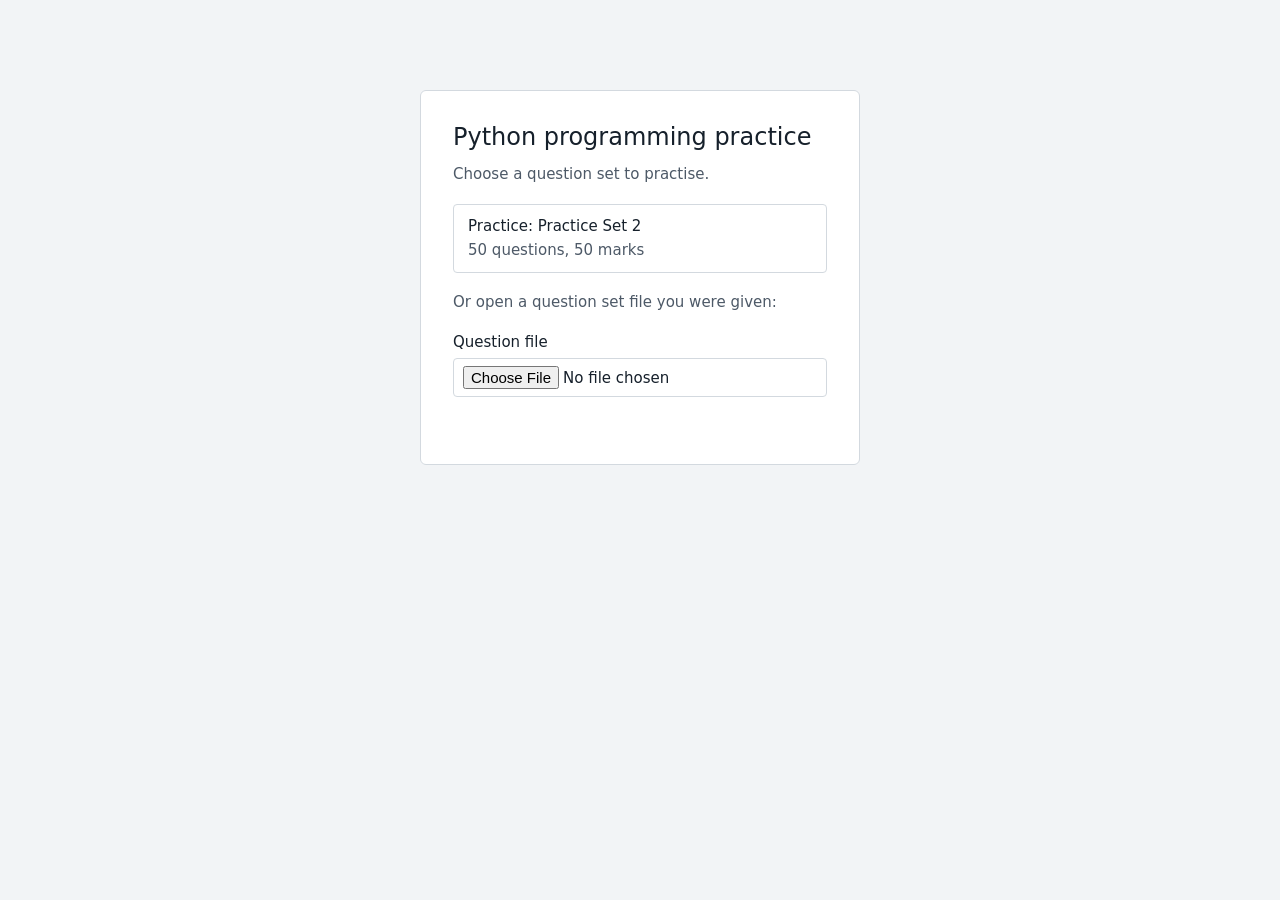
==== index.html @ c90a0f1f "Update practice sets" ====
<!DOCTYPE html>
<html lang="en">
<head>
<meta charset="utf-8">
<meta name="viewport" content="width=device-width, initial-scale=1">
<title>Python programming practice and exams</title>
<link rel="stylesheet" href="vendor/codemirror/codemirror.css">
<link rel="stylesheet" href="static/style.css">
<script src="config.js"></script>
<script src="vendor/codemirror/codemirror.js"></script>
<script src="vendor/codemirror/python.js"></script>
<script src="vendor/codemirror/matchbrackets.js"></script>
</head>
<body>

<!-- 1. Choose a question bank (and password for exams) -->
<section id="screen-bank" class="gate" hidden>
  <div class="gate-box">
    <div id="choose-part">
      <h1 id="choose-title">Programming exam</h1>
      <div id="bank-list-wrap" hidden>
        <p class="gate-help">Choose a question set to practise.</p>
        <ul id="bank-list" class="bank-list"></ul>
        <p id="bank-list-empty" class="muted" hidden>No question sets are published yet.</p>
        <p class="gate-help or">Or open a question set file you were given:</p>
      </div>
      <p id="file-help" class="gate-help">Open the question file given by your instructor.</p>
      <label class="field">Question file
        <input type="file" id="bank-file" accept=".qbank,.json">
      </label>
    </div>
    <div id="password-part" hidden>
      <h1 id="password-title"></h1>
      <p class="muted" id="password-file"></p>
      <label class="field">Exam password
        <input type="password" id="password" autocomplete="off">
      </label>
      <button id="btn-unlock" class="primary">Unlock</button>
      <button id="btn-back-pw" class="plain">Use a different question file</button>
    </div>
    <p id="bank-error" class="error" role="alert"></p>
  </div>
</section>

<!-- 2. Roll number and name (exams only) -->
<section id="screen-login" class="gate" hidden>
  <div class="gate-box">
    <h1 id="login-title"></h1>
    <p id="login-opens" class="notice" hidden></p>
    <label class="field">Roll number
      <input type="text" id="roll" autocomplete="off" spellcheck="false">
    </label>
    <label class="field">Full name, as on Google Classroom
      <input type="text" id="name" autocomplete="off" spellcheck="false">
    </label>
    <p class="gate-help">If you already started this exam on this computer, you will continue where you left off.</p>
    <button id="btn-login" class="primary">Start exam</button>
    <button id="btn-back" class="plain">Use a different question file</button>
    <p id="login-error" class="error" role="alert"></p>
  </div>
</section>

<!-- 3. Questions -->
<section id="screen-exam" hidden>
  <header class="topbar">
    <div class="tb-who">
      <strong id="tb-mode"></strong>
      <span id="tb-title"></span>
      <span id="tb-student"></span>
    </div>
    <div class="tb-stats">
      <span id="tb-start-wrap">Started <b id="tb-start"></b></span>
      <span>Marks <b id="tb-marks"></b></span>
      <span class="count correct"><i></i><b id="tb-correct"></b> correct</span>
      <span class="count wrong"><i></i><b id="tb-wrong"></b> wrong</span>
      <span class="count idle"><i></i><b id="tb-idle"></b> not attempted</span>
    </div>
    <div class="tb-clock">
      <span class="tb-clock-label" id="tb-clock-label">Time left</span>
      <span id="tb-left">--:--:--</span>
    </div>
    <button id="btn-submit" class="submit">Final submit</button>
  </header>
  <div class="modebar">
    <span id="mb-penalty"></span>
    <span class="mb-tools" id="mb-tools"></span>
  </div>

  <div class="body">
    <nav id="nav" aria-label="Questions"></nav>

    <main id="main">
      <div class="q-head">
        <h2 id="q-title"></h2>
        <span id="q-mark" class="muted"></span>
      </div>
      <p id="q-worth" class="worth" hidden></p>
      <div id="q-text" class="qtext"></div>
      <div id="q-examples"></div>

      <h3 class="answer-label">Your answer</h3>
      <div id="editor"></div>
      <div class="actions">
        <button id="btn-precheck">Pre-check</button>
        <button id="btn-check" class="primary">Check</button>
        <button id="btn-save">Save</button>
        <button id="btn-fill" class="fill" hidden title="Instructor preview only">Fill correct answer</button>
        <span id="save-state" class="muted"></span>
      </div>
      <p class="hint">Pre-check runs the example test only and is not graded. Check runs all tests and records your marks. Ctrl+S saves.</p>
      <div id="result" aria-live="polite"></div>
    </main>
  </div>
</section>

<!-- 4. Submitted -->
<section id="screen-done" class="gate" hidden>
  <div class="gate-box wide">
    <h1 id="done-heading">Exam submitted</h1>
    <p id="done-who"></p>
    <p id="done-reason" class="muted"></p>
    <p class="done-total"><span id="done-marks"></span></p>
    <table class="summary">
      <thead><tr><th>#</th><th>Question</th><th>Result</th><th>Marks</th></tr></thead>
      <tbody id="done-rows"></tbody>
    </table>
    <p id="done-path" class="muted"></p>
    <div id="done-actions" class="done-actions"></div>
  </div>
</section>

<!-- Confirmation dialog -->
<div id="modal" class="modal" hidden>
  <div class="modal-box" role="dialog" aria-modal="true" aria-labelledby="modal-title">
    <h2 id="modal-title"></h2>
    <div id="modal-body"></div>
    <div class="modal-actions">
      <button id="modal-cancel">Keep working</button>
      <button id="modal-ok" class="submit"></button>
    </div>
  </div>
</div>

<input type="file" id="progress-file" accept=".json" hidden>
<script src="static/web_backend.js"></script>
<script src="static/app.js"></script>
</body>
</html>
---- vendor/codemirror/codemirror.css ----
/* BASICS */

.CodeMirror {
  /* Set height, width, borders, and global font properties here */
  font-family: monospace;
  height: 300px;
  color: black;
  direction: ltr;
}

/* PADDING */

.CodeMirror-lines {
  padding: 4px 0; /* Vertical padding around content */
}
.CodeMirror pre.CodeMirror-line,
.CodeMirror pre.CodeMirror-line-like {
  padding: 0 4px; /* Horizontal padding of content */
}

.CodeMirror-scrollbar-filler, .CodeMirror-gutter-filler {
  background-color: white; /* The little square between H and V scrollbars */
}

/* GUTTER */

.CodeMirror-gutters {
  border-right: 1px solid #ddd;
  background-color: #f7f7f7;
  white-space: nowrap;
}
.CodeMirror-linenumbers {}
.CodeMirror-linenumber {
  padding: 0 3px 0 5px;
  min-width: 20px;
  text-align: right;
  color: #999;
  white-space: nowrap;
}

.CodeMirror-guttermarker { color: black; }
.CodeMirror-guttermarker-subtle { color: #999; }

/* CURSOR */

.CodeMirror-cursor {
  border-left: 1px solid black;
  border-right: none;
  width: 0;
}
/* Shown when moving in bi-directional text */
.CodeMirror div.CodeMirror-secondarycursor {
  border-left: 1px solid silver;
}
.cm-fat-cursor .CodeMirror-cursor {
  width: auto;
  border: 0 !important;
  background: #7e7;
}
.cm-fat-cursor div.CodeMirror-cursors {
  z-index: 1;
}
.cm-fat-cursor .CodeMirror-line::selection,
.cm-fat-cursor .CodeMirror-line > span::selection, 
.cm-fat-cursor .CodeMirror-line > span > span::selection { background: transparent; }
.cm-fat-cursor .CodeMirror-line::-moz-selection,
.cm-fat-cursor .CodeMirror-line > span::-moz-selection,
.cm-fat-cursor .CodeMirror-line > span > span::-moz-selection { background: transparent; }
.cm-fat-cursor { caret-color: transparent; }
@-moz-keyframes blink {
  0% {}
  50% { background-color: transparent; }
  100% {}
}
@-webkit-keyframes blink {
  0% {}
  50% { background-color: transparent; }
  100% {}
}
@keyframes blink {
  0% {}
  50% { background-color: transparent; }
  100% {}
}

/* Can style cursor different in overwrite (non-insert) mode */
.CodeMirror-overwrite .CodeMirror-cursor {}

.cm-tab { display: inline-block; text-decoration: inherit; }

.CodeMirror-rulers {
  position: absolute;
  left: 0; right: 0; top: -50px; bottom: 0;
  overflow: hidden;
}
.CodeMirror-ruler {
  border-left: 1px solid #ccc;
  top: 0; bottom: 0;
  position: absolute;
}

/* DEFAULT THEME */

.cm-s-default .cm-header {color: blue;}
.cm-s-default .cm-quote {color: #090;}
.cm-negative {color: #d44;}
.cm-positive {color: #292;}
.cm-header, .cm-strong {font-weight: bold;}
.cm-em {font-style: italic;}
.cm-link {text-decoration: underline;}
.cm-strikethrough {text-decoration: line-through;}

.cm-s-default .cm-keyword {color: #708;}
.cm-s-default .cm-atom {color: #219;}
.cm-s-default .cm-number {color: #164;}
.cm-s-default .cm-def {color: #00f;}
.cm-s-default .cm-variable,
.cm-s-default .cm-punctuation,
.cm-s-default .cm-property,
.cm-s-default .cm-operator {}
.cm-s-default .cm-variable-2 {color: #05a;}
.cm-s-default .cm-variable-3, .cm-s-default .cm-type {color: #085;}
.cm-s-default .cm-comment {color: #a50;}
.cm-s-default .cm-string {color: #a11;}
.cm-s-default .cm-string-2 {color: #f50;}
.cm-s-default .cm-meta {color: #555;}
.cm-s-default .cm-qualifier {color: #555;}
.cm-s-default .cm-builtin {color: #30a;}
.cm-s-default .cm-bracket {color: #997;}
.cm-s-default .cm-tag {color: #170;}
.cm-s-default .cm-attribute {color: #00c;}
.cm-s-default .cm-hr {color: #999;}
.cm-s-default .cm-link {color: #00c;}

.cm-s-default .cm-error {color: #f00;}
.cm-invalidchar {color: #f00;}

.CodeMirror-composing { border-bottom: 2px solid; }

/* Default styles for common addons */

div.CodeMirror span.CodeMirror-matchingbracket {color: #0b0;}
div.CodeMirror span.CodeMirror-nonmatchingbracket {color: #a22;}
.CodeMirror-matchingtag { background: rgba(255, 150, 0, .3); }
.CodeMirror-activeline-background {background: #e8f2ff;}

/* STOP */

/* The rest of this file contains styles related to the mechanics of
   the editor. You probably shouldn't touch them. */

.CodeMirror {
  position: relative;
  overflow: hidden;
  background: white;
}

.CodeMirror-scroll {
  overflow: scroll !important; /* Things will break if this is overridden */
  /* 50px is the magic margin used to hide the element's real scrollbars */
  /* See overflow: hidden in .CodeMirror */
  margin-bottom: -50px; margin-right: -50px;
  padding-bottom: 50px;
  height: 100%;
  outline: none; /* Prevent dragging from highlighting the element */
  position: relative;
  z-index: 0;
}
.CodeMirror-sizer {
  position: relative;
  border-right: 50px solid transparent;
}

/* The fake, visible scrollbars. Used to force redraw during scrolling
   before actual scrolling happens, thus preventing shaking and
   flickering artifacts. */
.CodeMirror-vscrollbar, .CodeMirror-hscrollbar, .CodeMirror-scrollbar-filler, .CodeMirror-gutter-filler {
  position: absolute;
  z-index: 6;
  display: none;
  outline: none;
}
.CodeMirror-vscrollbar {
  right: 0; top: 0;
  overflow-x: hidden;
  overflow-y: scroll;
}
.CodeMirror-hscrollbar {
  bottom: 0; left: 0;
  overflow-y: hidden;
  overflow-x: scroll;
}
.CodeMirror-scrollbar-filler {
  right: 0; bottom: 0;
}
.CodeMirror-gutter-filler {
  left: 0; bottom: 0;
}

.CodeMirror-gutters {
  position: absolute; left: 0; top: 0;
  min-height: 100%;
  z-index: 3;
}
.CodeMirror-gutter {
  white-space: normal;
  height: 100%;
  display: inline-block;
  vertical-align: top;
  margin-bottom: -50px;
}
.CodeMirror-gutter-wrapper {
  position: absolute;
  z-index: 4;
  background: none !important;
  border: none !important;
}
.CodeMirror-gutter-background {
  position: absolute;
  top: 0; bottom: 0;
  z-index: 4;
}
.CodeMirror-gutter-elt {
  position: absolute;
  cursor: default;
  z-index: 4;
}
.CodeMirror-gutter-wrapper ::selection { background-color: transparent }
.CodeMirror-gutter-wrapper ::-moz-selection { background-color: transparent }

.CodeMirror-lines {
  cursor: text;
  min-height: 1px; /* prevents collapsing before first draw */
}
.CodeMirror pre.CodeMirror-line,
.CodeMirror pre.CodeMirror-line-like {
  /* Reset some styles that the rest of the page might have set */
  -moz-border-radius: 0; -webkit-border-radius: 0; border-radius: 0;
  border-width: 0;
  background: transparent;
  font-family: inherit;
  font-size: inherit;
  margin: 0;
  white-space: pre;
  word-wrap: normal;
  line-height: inherit;
  color: inherit;
  z-index: 2;
  position: relative;
  overflow: visible;
  -webkit-tap-highlight-color: transparent;
  -webkit-font-variant-ligatures: contextual;
  font-variant-ligatures: contextual;
}
.CodeMirror-wrap pre.CodeMirror-line,
.CodeMirror-wrap pre.CodeMirror-line-like {
  word-wrap: break-word;
  white-space: pre-wrap;
  word-break: normal;
}

.CodeMirror-linebackground {
  position: absolute;
  left: 0; right: 0; top: 0; bottom: 0;
  z-index: 0;
}

.CodeMirror-linewidget {
  position: relative;
  z-index: 2;
  padding: 0.1px; /* Force widget margins to stay inside of the container */
}

.CodeMirror-widget {}

.CodeMirror-rtl pre { direction: rtl; }

.CodeMirror-code {
  outline: none;
}

/* Force content-box sizing for the elements where we expect it */
.CodeMirror-scroll,
.CodeMirror-sizer,
.CodeMirror-gutter,
.CodeMirror-gutters,
.CodeMirror-linenumber {
  -moz-box-sizing: content-box;
  box-sizing: content-box;
}

.CodeMirror-measure {
  position: absolute;
  width: 100%;
  height: 0;
  overflow: hidden;
  visibility: hidden;
}

.CodeMirror-cursor {
  position: absolute;
  pointer-events: none;
}
.CodeMirror-measure pre { position: static; }

div.CodeMirror-cursors {
  visibility: hidden;
  position: relative;
  z-index: 3;
}
div.CodeMirror-dragcursors {
  visibility: visible;
}

.CodeMirror-focused div.CodeMirror-cursors {
  visibility: visible;
}

.CodeMirror-selected { background: #d9d9d9; }
.CodeMirror-focused .CodeMirror-selected { background: #d7d4f0; }
.CodeMirror-crosshair { cursor: crosshair; }
.CodeMirror-line::selection, .CodeMirror-line > span::selection, .CodeMirror-line > span > span::selection { background: #d7d4f0; }
.CodeMirror-line::-moz-selection, .CodeMirror-line > span::-moz-selection, .CodeMirror-line > span > span::-moz-selection { background: #d7d4f0; }

.cm-searching {
  background-color: #ffa;
  background-color: rgba(255, 255, 0, .4);
}

/* Used to force a border model for a node */
.cm-force-border { padding-right: .1px; }

@media print {
  /* Hide the cursor when printing */
  .CodeMirror div.CodeMirror-cursors {
    visibility: hidden;
  }
}

/* See issue #2901 */
.cm-tab-wrap-hack:after { content: ''; }

/* Help users use markselection to safely style text background */
span.CodeMirror-selectedtext { background: none; }
---- static/style.css ----
/* Offline exam emulator. Only local system fonts (no internet in the lab). */
:root {
  --paper: #f2f4f6;
  --panel: #ffffff;
  --ink: #16202b;
  --ink-soft: #4d5967;
  --rule: #d3d9df;
  --action: #2b4c7e;
  --action-dark: #1f3a63;
  --correct: #2e7a48;
  --wrong: #b3322a;
  --idle: #98a2ad;
  --edited: #b7791f;
  --sans: "Ubuntu", "Noto Sans", "DejaVu Sans", system-ui, sans-serif;
  --mono: "Ubuntu Mono", "DejaVu Sans Mono", "Liberation Mono", monospace;
}
* { box-sizing: border-box; }
html, body { margin: 0; height: 100%; }
body { background: var(--paper); color: var(--ink); font: 15px/1.5 var(--sans); }
[hidden] { display: none !important; }
button {
  font: inherit; padding: 7px 16px; border: 1px solid var(--rule); border-radius: 4px;
  background: var(--panel); color: var(--ink); cursor: pointer;
}
button:hover:not(:disabled) { border-color: var(--ink-soft); }
button:disabled { opacity: .55; cursor: progress; }
button:focus-visible, a:focus-visible, input:focus-visible { outline: 2px solid var(--action); outline-offset: 2px; }
button.primary { background: var(--action); border-color: var(--action); color: #fff; }
button.primary:hover:not(:disabled) { background: var(--action-dark); }
button.plain { border-color: transparent; background: none; color: var(--ink-soft); text-decoration: underline; }
.muted { color: var(--ink-soft); }
.error { color: var(--wrong); min-height: 1.5em; margin: 8px 0 0; }

/* ---------- gate screens (bank, login, done) ---------- */
.gate { min-height: 100%; display: flex; align-items: flex-start; justify-content: center; padding: 10vh 16px; }
.gate-box { width: 100%; max-width: 440px; background: var(--panel); border: 1px solid var(--rule); border-radius: 6px; padding: 28px 32px; }
.gate-box.wide { max-width: 720px; }
.gate h1 { font-size: 24px; margin: 0 0 8px; font-weight: 500; }
.gate-help { color: var(--ink-soft); margin: 0 0 18px; }
.field { display: block; margin-bottom: 16px; font-weight: 500; }
.field input { display: block; width: 100%; margin-top: 4px; font: inherit; font-weight: 400; padding: 7px 9px; border: 1px solid var(--rule); border-radius: 4px; }
.gate .primary { width: 100%; padding: 9px; }
.gate .plain { width: 100%; margin-top: 6px; }

/* ---------- top bar ---------- */
.topbar {
  position: sticky; top: 0; z-index: 5; display: flex; align-items: center; gap: 28px;
  padding: 10px 20px; background: var(--ink); color: #e9eef3;
}
.tb-who { display: flex; flex-direction: column; line-height: 1.3; min-width: 0; }
.tb-who strong { color: #fff; }
.tb-who span { font-size: 13px; color: #b9c3cd; white-space: nowrap; overflow: hidden; text-overflow: ellipsis; }
.tb-stats { display: flex; flex-wrap: wrap; gap: 6px 18px; font-size: 14px; flex: 1; }
.tb-stats b { color: #fff; font-variant-numeric: tabular-nums; }
.count i { display: inline-block; width: 9px; height: 9px; border-radius: 50%; margin-right: 6px; }
.count.correct i { background: #5cc07f; }
.count.wrong i { background: #ef6a5f; }
.count.idle i { background: var(--idle); }
.tb-clock { display: flex; flex-direction: column; align-items: flex-end; line-height: 1.1; }
.tb-clock-label { font-size: 12px; color: #b9c3cd; }
#tb-left { font: 600 26px/1.1 var(--mono); font-variant-numeric: tabular-nums; color: #fff; letter-spacing: .02em; }
#tb-left.soon { color: #f2c14e; }
#tb-left.urgent { color: #ff7b70; }
button.submit { background: var(--wrong); border-color: var(--wrong); color: #fff; font-weight: 500; }
button.submit:hover:not(:disabled) { background: #922820; }

/* ---------- layout ---------- */
#screen-exam { display: flex; flex-direction: column; height: 100%; }
.body { flex: 1; display: flex; min-height: 0; }
nav { width: 290px; flex-shrink: 0; overflow-y: auto; border-right: 1px solid var(--rule); background: var(--panel); padding: 8px 0; }
main { flex: 1; overflow-y: auto; padding: 22px 36px 60px; }
main > * { max-width: 980px; }

/* ---------- navigation ---------- */
nav a {
  display: flex; align-items: center; gap: 10px; padding: 6px 14px; color: var(--ink);
  text-decoration: none; border-left: 3px solid transparent;
}
nav a:hover { background: var(--paper); }
nav a.current { background: #e4eaf1; border-left-color: var(--action); font-weight: 500; }
nav .num {
  flex-shrink: 0; width: 28px; height: 24px; border-radius: 4px; display: grid; place-items: center;
  font-size: 13px; font-weight: 600; color: #fff; background: var(--idle); font-variant-numeric: tabular-nums;
}
nav .correct .num { background: var(--correct); }
nav .wrong .num { background: var(--wrong); }
nav .title { flex: 1; min-width: 0; white-space: nowrap; overflow: hidden; text-overflow: ellipsis; font-size: 14px; }
nav .dot { width: 8px; height: 8px; border-radius: 50%; background: var(--edited); flex-shrink: 0; visibility: hidden; }
nav a.edited .dot { visibility: visible; }
.legend { padding: 10px 14px 4px; font-size: 12px; color: var(--ink-soft); border-top: 1px solid var(--rule); margin-top: 8px; }
.legend span { display: inline-flex; align-items: center; gap: 5px; margin-right: 10px; }
.legend i { width: 9px; height: 9px; border-radius: 2px; display: inline-block; }

/* ---------- question ---------- */
.q-head { display: flex; align-items: baseline; gap: 14px; }
.q-head h2 { font-size: 22px; font-weight: 500; margin: 0 0 10px; }
.qtext { line-height: 1.6; max-width: 80ch; }
.qtext code, .qtext pre { font-family: var(--mono); font-size: 15px; }
.qtext code { background: #e8ecf0; padding: 0 3px; border-radius: 3px; }
.qtext pre { background: #e8ecf0; padding: 8px 12px; border-radius: 4px; overflow-x: auto; }
.qtext pre code { background: none; padding: 0; }
h3 { font-size: 15px; font-weight: 600; margin: 22px 0 6px; }

table.io { border-collapse: collapse; margin: 4px 0 8px; font-size: 14px; }
table.io th, table.io td { border: 1px solid var(--rule); padding: 5px 10px; text-align: left; vertical-align: top; }
table.io th { background: #e8ecf0; font-weight: 600; }
table.io td pre { margin: 0; font: 15px/1.35 var(--mono); white-space: pre-wrap; word-break: break-word; }
table.io tr.pass td { background: #e5f3ea; }
table.io tr.fail td { background: #fbe7e5; }
table.io td.mark { font-weight: 700; text-align: center; width: 28px; }
tr.pass td.mark { color: var(--correct); }
tr.fail td.mark { color: var(--wrong); }
td.hidden-row { color: var(--ink-soft); font-style: italic; }

/* ---------- editor ---------- */
#editor .CodeMirror {
  height: 380px; border: 1px solid var(--rule); border-radius: 4px;
  font: 16px/1.4 var(--mono); resize: vertical; overflow: hidden;
}
.actions { display: flex; align-items: center; gap: 10px; margin-top: 10px; }
.hint { font-size: 13px; color: var(--ink-soft); margin: 6px 0 0; }

/* ---------- results ---------- */
#result { margin-top: 18px; }
.res { border: 1px solid var(--rule); border-radius: 4px; padding: 12px 16px; background: var(--panel); }
.res.ok { border-color: #9cd0ae; background: #f1f9f4; }
.res.bad { border-color: #e6aaa5; background: #fdf3f2; }
.res h4 { margin: 0 0 8px; font-size: 15px; }
.res pre.err { font: 14px/1.4 var(--mono); background: #fbe7e5; padding: 8px 12px; border-radius: 4px; white-space: pre-wrap; margin: 0; }
.res p { margin: 8px 0 0; }

/* ---------- modal ---------- */
.modal { position: fixed; inset: 0; background: rgba(22, 32, 43, .55); display: grid; place-items: center; z-index: 20; }
.modal-box { background: var(--panel); border-radius: 6px; padding: 24px 28px; max-width: 480px; width: calc(100% - 32px); }
.modal-box h2 { margin: 0 0 10px; font-size: 20px; font-weight: 500; }
.modal-actions { display: flex; justify-content: flex-end; gap: 10px; margin-top: 20px; }

/* ---------- done ---------- */
.done-total { font-size: 28px; font-weight: 600; margin: 10px 0 16px; }
table.summary { width: 100%; border-collapse: collapse; font-size: 14px; }
table.summary th, table.summary td { border-bottom: 1px solid var(--rule); padding: 6px 8px; text-align: left; }
table.summary td.r-correct { color: var(--correct); font-weight: 500; }
table.summary td.r-wrong { color: var(--wrong); font-weight: 500; }
table.summary td.r-not_attempted { color: var(--ink-soft); }

@media (max-width: 900px) {
  nav { width: 200px; }
  main { padding: 16px; }
  .topbar { flex-wrap: wrap; gap: 10px 20px; }
}
@media (prefers-reduced-motion: reduce) { * { transition: none !important; } }

/* ---------- v2 additions ---------- */
.modebar {
  display: flex; align-items: center; gap: 16px; padding: 6px 20px; font-size: 13px;
  background: #e4eaf1; border-bottom: 1px solid var(--rule); color: var(--ink-soft);
}
.modebar .penalty-on { color: #8a3b12; font-weight: 500; }
.mb-tools { margin-left: auto; display: flex; gap: 8px; flex-wrap: wrap; }
button.small { padding: 3px 10px; font-size: 13px; }
#tb-left.nolimit { font-size: 18px; }
.nav-heading {
  padding: 12px 14px 4px; font-size: 13px; font-weight: 600; color: var(--ink-soft);
  border-top: 1px solid var(--rule); margin-top: 6px;
}
nav .nav-heading:first-child { border-top: none; margin-top: 0; padding-top: 6px; }
.worth { margin: 0 0 10px; font-size: 14px; color: #8a3b12; }
.notice { background: #fff4d6; border: 1px solid #ecd28c; padding: 8px 12px; border-radius: 4px; }
.gate-help.or { margin-top: 18px; }
.bank-list { list-style: none; padding: 0; margin: 0 0 8px; display: flex; flex-direction: column; gap: 8px; }
.bank-item { width: 100%; text-align: left; display: flex; flex-direction: column; gap: 2px; padding: 10px 14px; }
.bank-item:hover { background: #f5f8fb; }
.bank-title { font-weight: 500; }
.done-actions { display: flex; gap: 10px; margin-top: 16px; }
button.fill { margin-left: auto; border-style: dashed; color: #8a3b12; }
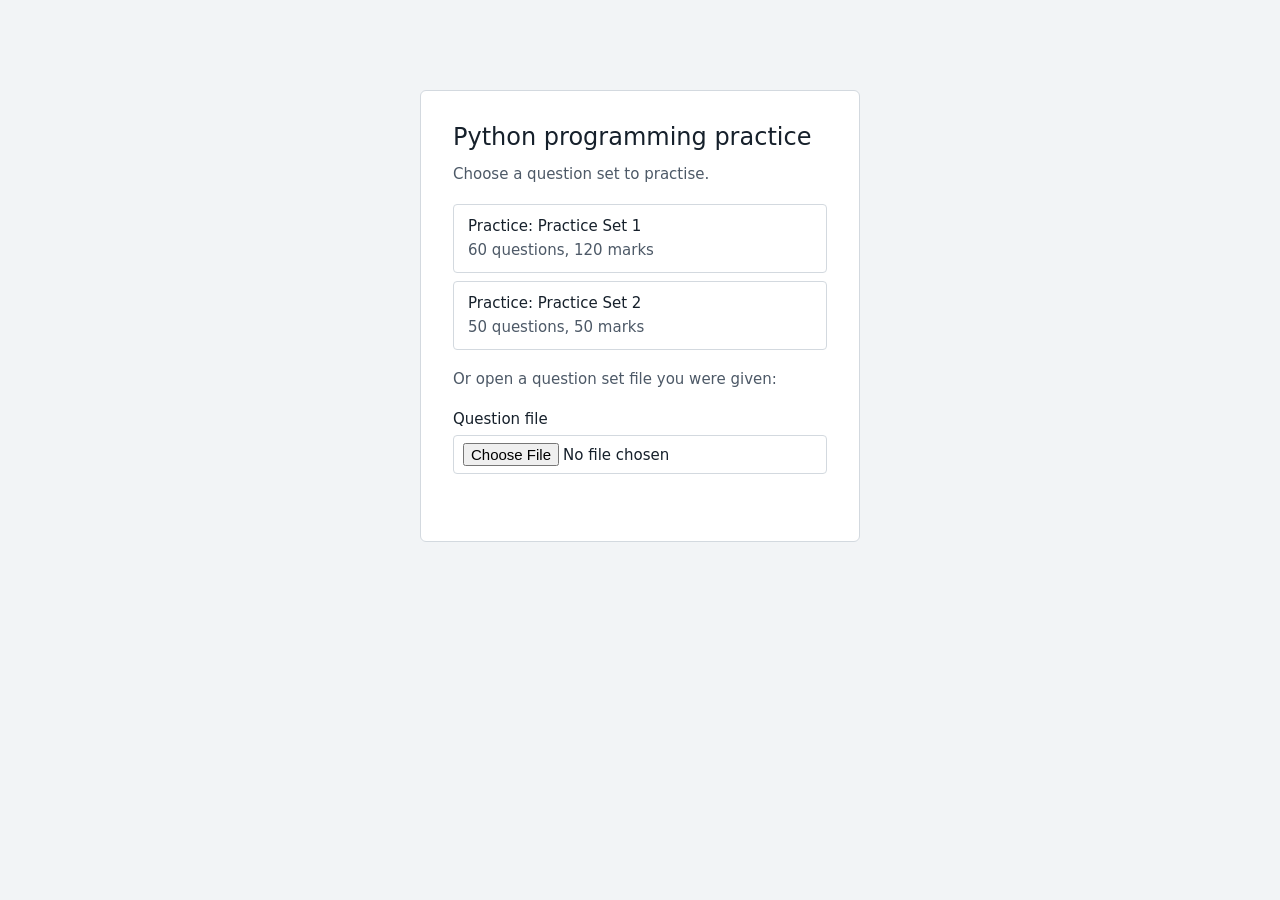
==== commit aba14391: "Update practice sets" ====
--- a/index.html
+++ b/index.html
@@ -71,9 +71,9 @@
     <div class="tb-stats">
       <span id="tb-start-wrap">Started <b id="tb-start"></b></span>
       <span>Marks <b id="tb-marks"></b></span>
-      <span class="count correct"><i></i><b id="tb-correct"></b> correct</span>
-      <span class="count wrong"><i></i><b id="tb-wrong"></b> wrong</span>
-      <span class="count idle"><i></i><b id="tb-idle"></b> not attempted</span>
+      <span class="count correct" title="correct"><i></i><b id="tb-correct"></b><span class="lbl"> correct</span></span>
+      <span class="count wrong" title="wrong"><i></i><b id="tb-wrong"></b><span class="lbl"> wrong</span></span>
+      <span class="count idle" title="not attempted"><i></i><b id="tb-idle"></b><span class="lbl"> not attempted</span></span>
     </div>
     <div class="tb-clock">
       <span class="tb-clock-label" id="tb-clock-label">Time left</span>
@@ -82,11 +82,15 @@
     <button id="btn-submit" class="submit">Final submit</button>
   </header>
   <div class="modebar">
+    <button id="btn-nav" class="small navtoggle" aria-controls="nav" aria-expanded="true" title="Show or hide the question list">&#9776; Questions</button>
+    <span id="mb-current" class="mb-current"></span>
     <span id="mb-penalty"></span>
+    <button id="btn-more" class="small more" aria-expanded="false" hidden>More &#9662;</button>
     <span class="mb-tools" id="mb-tools"></span>
   </div>
 
   <div class="body">
+    <div id="nav-backdrop" class="nav-backdrop"></div>
     <nav id="nav" aria-label="Questions"></nav>
 
     <main id="main">
@@ -109,6 +113,11 @@
       </div>
       <p class="hint">Pre-check runs the example test only and is not graded. Check runs all tests and records your marks. Ctrl+S saves.</p>
       <div id="result" aria-live="polite"></div>
+      <div class="qnav">
+        <button id="btn-prev" class="qprev">&larr; <span id="prev-label">Previous</span></button>
+        <span id="qnav-pos" class="qnav-pos"></span>
+        <button id="btn-next" class="qnext"><span id="next-label">Next</span> &rarr;</button>
+      </div>
     </main>
   </div>
 </section>
--- a/static/style.css
+++ b/static/style.css
@@ -143,11 +143,6 @@
 table.summary td.r-wrong { color: var(--wrong); font-weight: 500; }
 table.summary td.r-not_attempted { color: var(--ink-soft); }
 
-@media (max-width: 900px) {
-  nav { width: 200px; }
-  main { padding: 16px; }
-  .topbar { flex-wrap: wrap; gap: 10px 20px; }
-}
 @media (prefers-reduced-motion: reduce) { * { transition: none !important; } }
 
 /* ---------- v2 additions ---------- */
@@ -173,3 +168,67 @@
 .bank-title { font-weight: 500; }
 .done-actions { display: flex; gap: 10px; margin-top: 16px; }
 button.fill { margin-left: auto; border-style: dashed; color: #8a3b12; }
+
+/* ---------- question list toggle, current question, prev/next ---------- */
+.navtoggle { white-space: nowrap; }
+.mb-current { font-weight: 500; color: var(--ink); min-width: 0; white-space: nowrap; overflow: hidden; text-overflow: ellipsis; }
+body.nav-collapsed nav { display: none; }
+.nav-backdrop { display: none; }
+.res, #q-examples, .qtext { overflow-x: auto; }
+.qnav { display: flex; align-items: center; gap: 12px; margin-top: 26px; padding-top: 14px; border-top: 1px solid var(--rule); }
+.qnav button { max-width: 42%; min-width: 0; white-space: nowrap; overflow: hidden; text-overflow: ellipsis; padding: 8px 14px; }
+.qnav .qnext { margin-left: auto; }
+.qnav-pos { color: var(--ink-soft); font-size: 13px; white-space: nowrap; }
+.qnav button:disabled { visibility: hidden; }
+
+button.more { display: none; }
+.modebar { position: relative; }
+
+/* ---------- phones and narrow windows ---------- */
+@media (max-width: 800px) {
+  .tb-stats .lbl { display: none; }                  /* counts keep their coloured dots */
+  #mb-penalty:not(.penalty-on) { display: none; }    /* only show the line when a penalty applies */
+  button.more:not([hidden]) { display: inline-block; margin-left: auto; }
+  .mb-tools {
+    display: none; position: absolute; right: 12px; top: 100%; z-index: 12; flex-direction: column;
+    background: var(--panel); border: 1px solid var(--rule); border-radius: 4px; padding: 6px;
+    box-shadow: 0 6px 18px rgba(0, 0, 0, .15);
+  }
+  body.tools-open .mb-tools { display: flex; }
+  .mb-tools button { text-align: left; padding: 8px 12px; }
+  body { font-size: 15px; }
+  .topbar { flex-wrap: wrap; gap: 4px 12px; padding: 8px 12px; }
+  .tb-who { order: 1; flex: 1; }
+  .tb-who span { font-size: 12px; }
+  #tb-student, #tb-start-wrap { display: none; }
+  .tb-clock { order: 2; }
+  .tb-clock-label { font-size: 11px; }
+  #tb-left { font-size: 20px; }
+  #tb-left.nolimit { font-size: 15px; }
+  #btn-submit { order: 3; padding: 5px 10px; font-size: 14px; }
+  .tb-stats { order: 4; flex-basis: 100%; font-size: 13px; gap: 2px 14px; flex-wrap: nowrap; }
+  .modebar { flex-wrap: wrap; gap: 6px 10px; padding: 6px 12px; }
+  .mb-current { flex: 1; }
+  #mb-penalty { order: 5; flex-basis: 100%; font-size: 12px; }
+  /* question list becomes a slide-in drawer */
+  nav {
+    position: fixed; top: 0; bottom: 0; left: 0; z-index: 15; width: min(86vw, 330px);
+    transform: translateX(-105%); transition: transform .2s ease; box-shadow: 4px 0 18px rgba(0, 0, 0, .18);
+  }
+  body.nav-collapsed nav { display: block; }
+  body.nav-open nav { transform: none; }
+  body.nav-open .nav-backdrop { display: block; position: fixed; inset: 0; z-index: 14; background: rgba(22, 32, 43, .45); }
+  nav a { padding: 9px 14px; }
+  main { padding: 14px 14px 40px; }
+  .q-head { flex-wrap: wrap; gap: 4px 12px; }
+  .q-head h2 { font-size: 19px; margin-bottom: 4px; }
+  #editor .CodeMirror { height: 300px; font-size: 15px; }
+  .actions { flex-wrap: wrap; }
+  .actions button { padding: 9px 14px; }
+  button.fill { margin-left: 0; }
+  .hint { display: none; }
+  .qnav button { max-width: 44%; padding: 10px 12px; }
+  .gate { padding: 5vh 12px; }
+  .gate-box { padding: 20px 18px; }
+  .modal-box { padding: 18px; }
+}
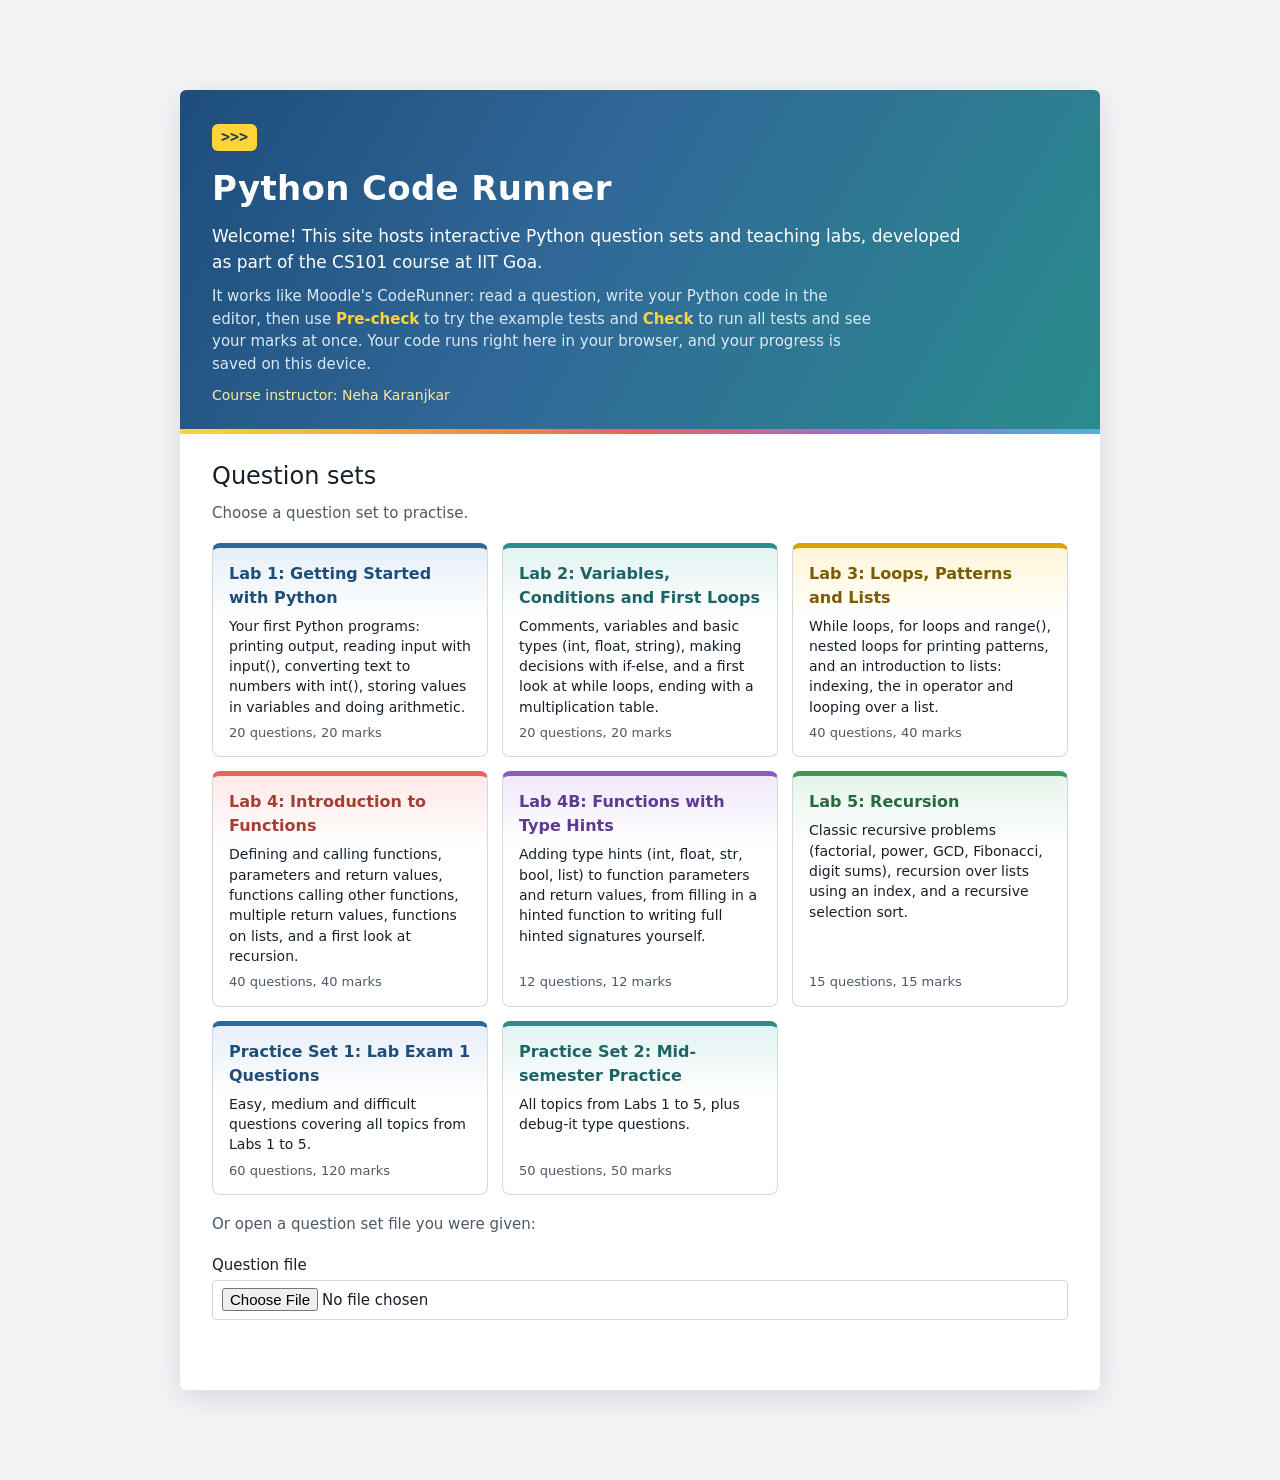
==== commit ea1ce82c: "Updated UI" ====
--- a/index.html
+++ b/index.html
@@ -15,8 +15,18 @@
 
 <!-- 1. Choose a question bank (and password for exams) -->
 <section id="screen-bank" class="gate" hidden>
-  <div class="gate-box">
+  <div class="gate-box" id="bank-box">
     <div id="choose-part">
+      <header id="web-intro" class="hero" hidden>
+        <div class="hero-mark" aria-hidden="true">&gt;&gt;&gt;</div>
+        <h1>Python Code Runner</h1>
+        <p class="hero-lead">Welcome! This site hosts interactive Python question sets and teaching labs,
+          developed as part of the CS101 course at IIT Goa.</p>
+        <p class="hero-sub">It works like Moodle's CodeRunner: read a question, write your Python code in the editor,
+          then use <b>Pre-check</b> to try the example tests and <b>Check</b> to run all tests and see your marks at once.
+          Your code runs right here in your browser, and your progress is saved on this device.</p>
+        <p class="hero-credit">Course instructor: Neha Karanjkar</p>
+      </header>
       <h1 id="choose-title">Programming exam</h1>
       <div id="bank-list-wrap" hidden>
         <p class="gate-help">Choose a question set to practise.</p>
@@ -46,6 +56,7 @@
 <section id="screen-login" class="gate" hidden>
   <div class="gate-box">
     <h1 id="login-title"></h1>
+    <p id="login-desc" class="gate-help" hidden></p>
     <p id="login-opens" class="notice" hidden></p>
     <label class="field">Roll number
       <input type="text" id="roll" autocomplete="off" spellcheck="false">
@@ -66,6 +77,7 @@
     <div class="tb-who">
       <strong id="tb-mode"></strong>
       <span id="tb-title"></span>
+      <span id="tb-desc" class="tb-desc" hidden></span>
       <span id="tb-student"></span>
     </div>
     <div class="tb-stats">
@@ -98,7 +110,6 @@
         <h2 id="q-title"></h2>
         <span id="q-mark" class="muted"></span>
       </div>
-      <p id="q-worth" class="worth" hidden></p>
       <div id="q-text" class="qtext"></div>
       <div id="q-examples"></div>
 
@@ -107,6 +118,7 @@
       <div class="actions">
         <button id="btn-precheck">Pre-check</button>
         <button id="btn-check" class="primary">Check</button>
+        <span id="try-chip" class="try-chip" hidden></span>
         <button id="btn-save">Save</button>
         <button id="btn-fill" class="fill" hidden title="Instructor preview only">Fill correct answer</button>
         <span id="save-state" class="muted"></span>
--- a/static/style.css
+++ b/static/style.css
@@ -159,14 +159,14 @@
   border-top: 1px solid var(--rule); margin-top: 6px;
 }
 nav .nav-heading:first-child { border-top: none; margin-top: 0; padding-top: 6px; }
-.worth { margin: 0 0 10px; font-size: 14px; color: #8a3b12; }
 .notice { background: #fff4d6; border: 1px solid #ecd28c; padding: 8px 12px; border-radius: 4px; }
 .gate-help.or { margin-top: 18px; }
 .bank-list { list-style: none; padding: 0; margin: 0 0 8px; display: flex; flex-direction: column; gap: 8px; }
 .bank-item { width: 100%; text-align: left; display: flex; flex-direction: column; gap: 2px; padding: 10px 14px; }
 .bank-item:hover { background: #f5f8fb; }
 .bank-title { font-weight: 500; }
-.done-actions { display: flex; gap: 10px; margin-top: 16px; }
+.done-actions { display: flex; flex-wrap: wrap; gap: 10px; margin-top: 16px; }
+.gate .done-actions .primary { width: auto; padding: 7px 22px; }
 button.fill { margin-left: auto; border-style: dashed; color: #8a3b12; }
 
 /* ---------- question list toggle, current question, prev/next ---------- */
@@ -183,6 +183,66 @@
 
 button.more { display: none; }
 .modebar { position: relative; }
+
+/* ---------- tries / penalty chip next to Check ---------- */
+.try-chip {
+  font-size: 13px; padding: 3px 10px; border-radius: 12px; white-space: nowrap; cursor: help;
+  background: #e8ecf0; color: var(--ink-soft); border: 1px solid var(--rule);
+}
+.try-chip.warn { background: #fff4d6; border-color: #ecd28c; color: #8a3b12; }
+.try-chip.solved { background: #e5f3ea; border-color: #9cd0ae; color: var(--correct); }
+
+/* ---------- time extension box on the submitted screen ---------- */
+.ext-box {
+  display: flex; flex-wrap: wrap; align-items: center; gap: 8px 10px; margin: 12px 0 4px; padding: 10px 12px;
+  background: #fff4d6; border: 1px solid #ecd28c; border-radius: 4px; font-size: 14px;
+}
+.ext-box input { font: inherit; padding: 5px 8px; border: 1px solid var(--rule); border-radius: 4px; flex: 1; min-width: 150px; }
+.modal-box .field { margin: 12px 0 0; }
+
+/* ---------- set description ---------- */
+.tb-who .tb-desc { max-width: 60ch; font-style: italic; }
+
+/* ---------- web home page (practice site) ---------- */
+.gate-box.home { max-width: 920px; padding: 0; overflow: hidden; border: none; box-shadow: 0 8px 30px rgba(22, 32, 43, .12); }
+.gate-box.home #choose-part > :not(.hero), .gate-box.home #bank-error { margin-left: 32px; margin-right: 32px; }
+.gate-box.home #bank-error { margin-bottom: 20px; }
+.gate-box.home .field { margin-bottom: 28px; }
+.gate-box.home #choose-title { margin-top: 24px; }
+.hero {
+  position: relative; padding: 34px 32px 28px; color: #fff;
+  background: linear-gradient(120deg, #1e4d7b 0%, #306998 45%, #2a8c8c 100%);
+}
+.hero::after {
+  content: ""; position: absolute; left: 0; right: 0; bottom: 0; height: 5px;
+  background: linear-gradient(90deg, #ffd43b, #f29f3d, #e8645a, #9b6fd6, #4fb3d9);
+}
+.hero-mark {
+  display: inline-block; font: 700 15px/1 var(--mono); color: #1e3a5a; background: #ffd43b;
+  padding: 6px 9px; border-radius: 6px; margin-bottom: 12px;
+}
+.gate .hero h1 { font-size: 34px; font-weight: 700; margin: 0 0 10px; letter-spacing: .01em; }
+.hero p { margin: 0 0 10px; max-width: 70ch; }
+.hero-lead { font-size: 17px; }
+.hero-sub { color: #dbe8f3; }
+.hero-sub b { color: #ffd43b; font-weight: 600; }
+.hero-credit { font-size: 14px; color: #ffe89a; margin-bottom: 0 !important; }
+.home .bank-list { display: grid; grid-template-columns: repeat(auto-fill, minmax(260px, 1fr)); gap: 14px; }
+.home .bank-item {
+  height: 100%; gap: 6px; padding: 14px 16px; border: 1px solid var(--rule); border-top: 5px solid var(--acc);
+  border-radius: 8px; background: linear-gradient(180deg, var(--acc-soft), var(--panel) 70px);
+  transition: transform .12s ease, box-shadow .12s ease;
+}
+.home .bank-item:hover:not(:disabled) { transform: translateY(-2px); box-shadow: 0 6px 16px rgba(22, 32, 43, .12); border-color: var(--acc); background: linear-gradient(180deg, var(--acc-soft), var(--panel) 70px); }
+.home .bank-title { font-size: 16px; font-weight: 600; color: var(--acc-ink); }
+.bank-desc { font-size: 14px; color: var(--ink); line-height: 1.45; }
+.bank-meta { font-size: 13px; color: var(--ink-soft); margin-top: auto; }
+.accent-0 { --acc: #306998; --acc-soft: #e6eff7; --acc-ink: #1e4d7b; }
+.accent-1 { --acc: #2a8c8c; --acc-soft: #e2f3f2; --acc-ink: #1d6464; }
+.accent-2 { --acc: #d9a300; --acc-soft: #fff6d6; --acc-ink: #7a5b00; }
+.accent-3 { --acc: #e8645a; --acc-soft: #fde9e7; --acc-ink: #a93c33; }
+.accent-4 { --acc: #8a5cc7; --acc-soft: #f0e9f9; --acc-ink: #5e3a92; }
+.accent-5 { --acc: #3a9a5b; --acc-soft: #e5f4ea; --acc-ink: #266b3e; }
 
 /* ---------- phones and narrow windows ---------- */
 @media (max-width: 800px) {
@@ -231,4 +291,11 @@
   .gate { padding: 5vh 12px; }
   .gate-box { padding: 20px 18px; }
   .modal-box { padding: 18px; }
-}
+  #tb-desc { display: none; }
+  .gate-box.home { padding: 0; }
+  .gate-box.home #choose-part > :not(.hero), .gate-box.home #bank-error { margin-left: 16px; margin-right: 16px; }
+  .hero { padding: 24px 16px 22px; }
+  .gate .hero h1 { font-size: 26px; }
+  .hero-lead { font-size: 16px; }
+  .home .bank-list { grid-template-columns: 1fr; }
+}
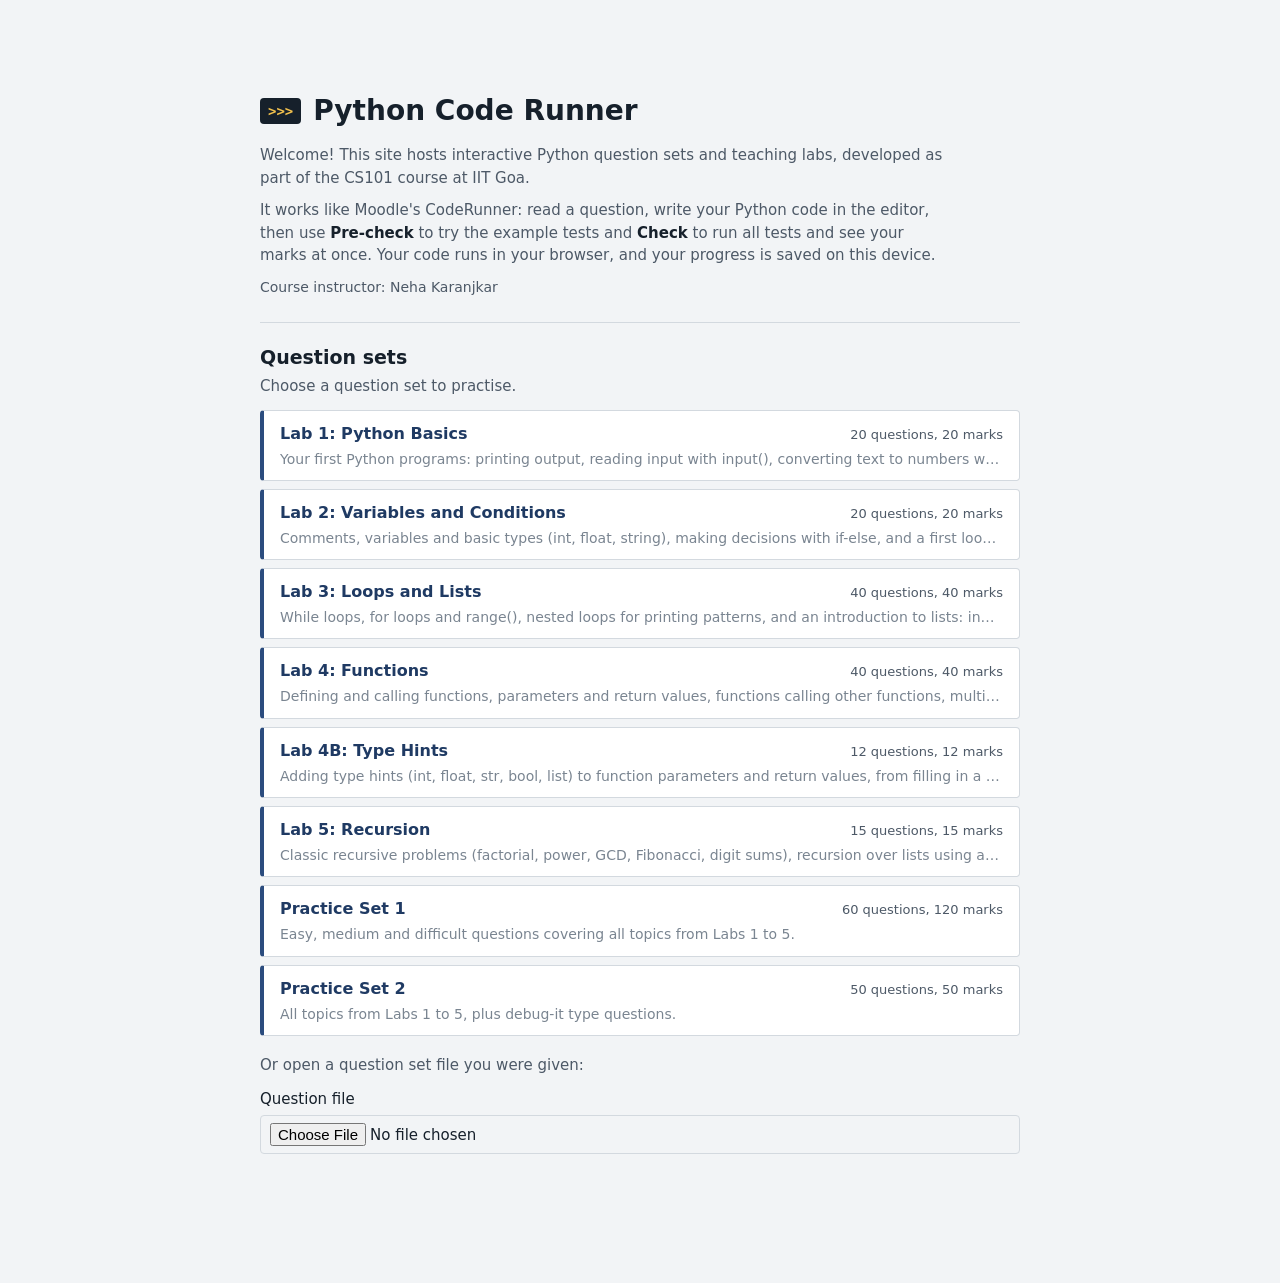
==== commit 2a00ca17: "Updated UI" ====
--- a/index.html
+++ b/index.html
@@ -17,15 +17,14 @@
 <section id="screen-bank" class="gate" hidden>
   <div class="gate-box" id="bank-box">
     <div id="choose-part">
-      <header id="web-intro" class="hero" hidden>
-        <div class="hero-mark" aria-hidden="true">&gt;&gt;&gt;</div>
-        <h1>Python Code Runner</h1>
-        <p class="hero-lead">Welcome! This site hosts interactive Python question sets and teaching labs,
+      <header id="web-intro" class="intro" hidden>
+        <h1><span class="intro-mark" aria-hidden="true">&gt;&gt;&gt;</span> Python Code Runner</h1>
+        <p>Welcome! This site hosts interactive Python question sets and teaching labs,
           developed as part of the CS101 course at IIT Goa.</p>
-        <p class="hero-sub">It works like Moodle's CodeRunner: read a question, write your Python code in the editor,
+        <p>It works like Moodle's CodeRunner: read a question, write your Python code in the editor,
           then use <b>Pre-check</b> to try the example tests and <b>Check</b> to run all tests and see your marks at once.
-          Your code runs right here in your browser, and your progress is saved on this device.</p>
-        <p class="hero-credit">Course instructor: Neha Karanjkar</p>
+          Your code runs in your browser, and your progress is saved on this device.</p>
+        <p class="intro-credit">Course instructor: Neha Karanjkar</p>
       </header>
       <h1 id="choose-title">Programming exam</h1>
       <div id="bank-list-wrap" hidden>
--- a/static/style.css
+++ b/static/style.css
@@ -203,46 +203,33 @@
 /* ---------- set description ---------- */
 .tb-who .tb-desc { max-width: 60ch; font-style: italic; }
 
-/* ---------- web home page (practice site) ---------- */
-.gate-box.home { max-width: 920px; padding: 0; overflow: hidden; border: none; box-shadow: 0 8px 30px rgba(22, 32, 43, .12); }
-.gate-box.home #choose-part > :not(.hero), .gate-box.home #bank-error { margin-left: 32px; margin-right: 32px; }
-.gate-box.home #bank-error { margin-bottom: 20px; }
-.gate-box.home .field { margin-bottom: 28px; }
-.gate-box.home #choose-title { margin-top: 24px; }
-.hero {
-  position: relative; padding: 34px 32px 28px; color: #fff;
-  background: linear-gradient(120deg, #1e4d7b 0%, #306998 45%, #2a8c8c 100%);
-}
-.hero::after {
-  content: ""; position: absolute; left: 0; right: 0; bottom: 0; height: 5px;
-  background: linear-gradient(90deg, #ffd43b, #f29f3d, #e8645a, #9b6fd6, #4fb3d9);
-}
-.hero-mark {
-  display: inline-block; font: 700 15px/1 var(--mono); color: #1e3a5a; background: #ffd43b;
-  padding: 6px 9px; border-radius: 6px; margin-bottom: 12px;
-}
-.gate .hero h1 { font-size: 34px; font-weight: 700; margin: 0 0 10px; letter-spacing: .01em; }
-.hero p { margin: 0 0 10px; max-width: 70ch; }
-.hero-lead { font-size: 17px; }
-.hero-sub { color: #dbe8f3; }
-.hero-sub b { color: #ffd43b; font-weight: 600; }
-.hero-credit { font-size: 14px; color: #ffe89a; margin-bottom: 0 !important; }
-.home .bank-list { display: grid; grid-template-columns: repeat(auto-fill, minmax(260px, 1fr)); gap: 14px; }
+/* ---------- web home page (practice site): quiet, on the grey page ---------- */
+.gate-box.home { max-width: 760px; padding: 0; background: none; border: none; }
+.intro { padding-bottom: 14px; margin-bottom: 20px; border-bottom: 1px solid var(--rule); }
+.gate .intro h1 { font-size: 28px; font-weight: 600; margin: 0 0 12px; display: flex; align-items: center; gap: 12px; }
+.intro-mark {
+  font: 700 14px/1 var(--mono); color: #f2c14e; background: var(--ink);
+  padding: 6px 8px; border-radius: 4px;
+}
+.intro p { margin: 0 0 10px; color: var(--ink-soft); max-width: 72ch; }
+.intro b { color: var(--ink); font-weight: 600; }
+.intro .intro-credit { font-size: 14px; }
+.home #choose-title { font-size: 19px; font-weight: 600; margin: 0 0 4px; }
+.home .gate-help { margin-bottom: 12px; }
 .home .bank-item {
-  height: 100%; gap: 6px; padding: 14px 16px; border: 1px solid var(--rule); border-top: 5px solid var(--acc);
-  border-radius: 8px; background: linear-gradient(180deg, var(--acc-soft), var(--panel) 70px);
-  transition: transform .12s ease, box-shadow .12s ease;
-}
-.home .bank-item:hover:not(:disabled) { transform: translateY(-2px); box-shadow: 0 6px 16px rgba(22, 32, 43, .12); border-color: var(--acc); background: linear-gradient(180deg, var(--acc-soft), var(--panel) 70px); }
-.home .bank-title { font-size: 16px; font-weight: 600; color: var(--acc-ink); }
-.bank-desc { font-size: 14px; color: var(--ink); line-height: 1.45; }
-.bank-meta { font-size: 13px; color: var(--ink-soft); margin-top: auto; }
-.accent-0 { --acc: #306998; --acc-soft: #e6eff7; --acc-ink: #1e4d7b; }
-.accent-1 { --acc: #2a8c8c; --acc-soft: #e2f3f2; --acc-ink: #1d6464; }
-.accent-2 { --acc: #d9a300; --acc-soft: #fff6d6; --acc-ink: #7a5b00; }
-.accent-3 { --acc: #e8645a; --acc-soft: #fde9e7; --acc-ink: #a93c33; }
-.accent-4 { --acc: #8a5cc7; --acc-soft: #f0e9f9; --acc-ink: #5e3a92; }
-.accent-5 { --acc: #3a9a5b; --acc-soft: #e5f4ea; --acc-ink: #266b3e; }
+  gap: 3px; padding: 11px 16px; border: 1px solid var(--rule); border-left: 4px solid var(--action);
+  border-radius: 4px; background: var(--panel);
+}
+.home .bank-item:hover:not(:disabled), .home .bank-item:focus-visible { background: #f7f9fb; border-color: var(--action); }
+.bank-head { display: flex; align-items: baseline; gap: 12px; width: 100%; }
+.home .bank-title { font-size: 16px; font-weight: 600; color: var(--action-dark); }
+.bank-meta { margin-left: auto; font-size: 13px; color: var(--ink-soft); white-space: nowrap; }
+.bank-desc {                                   /* one faint line; full text on hover */
+  width: 100%; font-size: 14px; color: #7a8591; line-height: 1.45;
+  white-space: nowrap; overflow: hidden; text-overflow: ellipsis;
+}
+.bank-item:hover .bank-desc, .bank-item:focus-visible .bank-desc { white-space: normal; color: var(--ink-soft); }
+@media (hover: none) { .bank-desc { white-space: normal; } }   /* touch screens cannot hover */
 
 /* ---------- phones and narrow windows ---------- */
 @media (max-width: 800px) {
@@ -292,10 +279,7 @@
   .gate-box { padding: 20px 18px; }
   .modal-box { padding: 18px; }
   #tb-desc { display: none; }
-  .gate-box.home { padding: 0; }
-  .gate-box.home #choose-part > :not(.hero), .gate-box.home #bank-error { margin-left: 16px; margin-right: 16px; }
-  .hero { padding: 24px 16px 22px; }
-  .gate .hero h1 { font-size: 26px; }
-  .hero-lead { font-size: 16px; }
-  .home .bank-list { grid-template-columns: 1fr; }
-}
+  .gate .intro h1 { font-size: 23px; }
+  .bank-head { flex-wrap: wrap; gap: 0 12px; }
+  .bank-meta { margin-left: 0; }
+}
